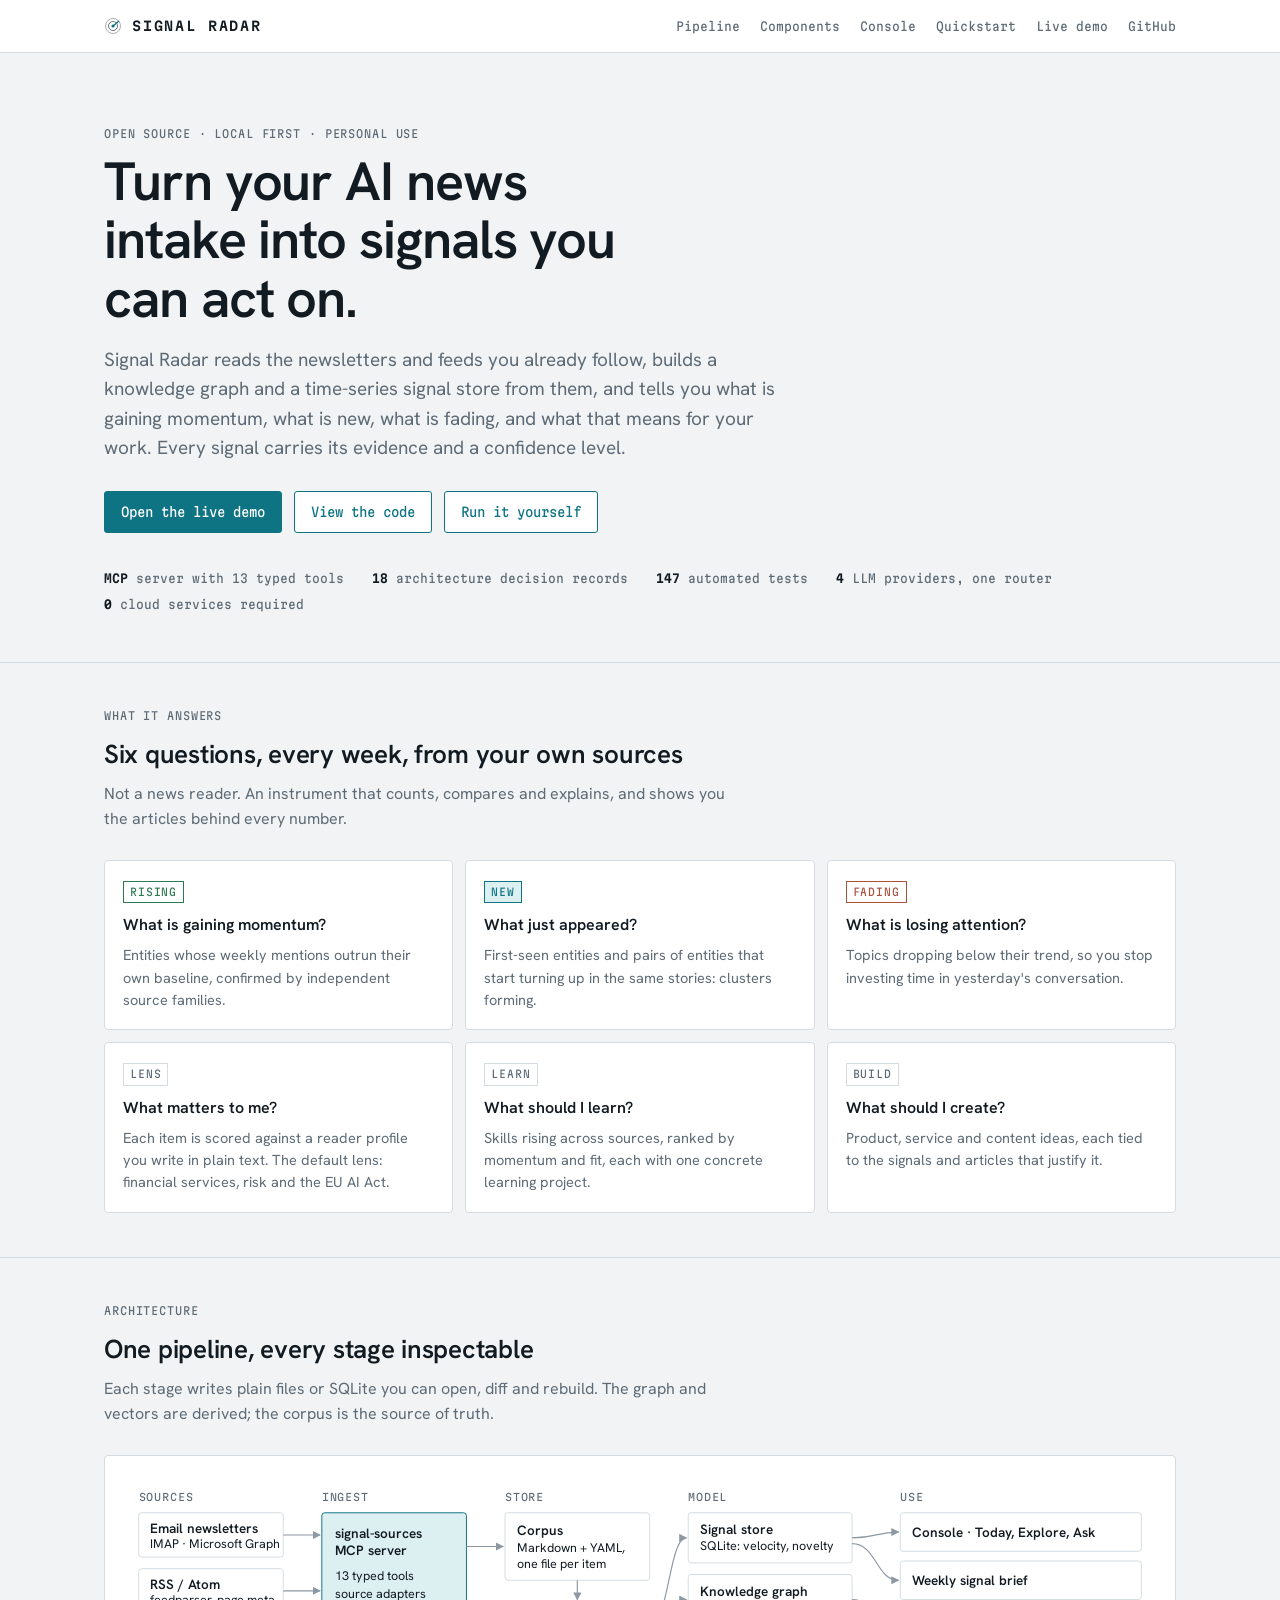
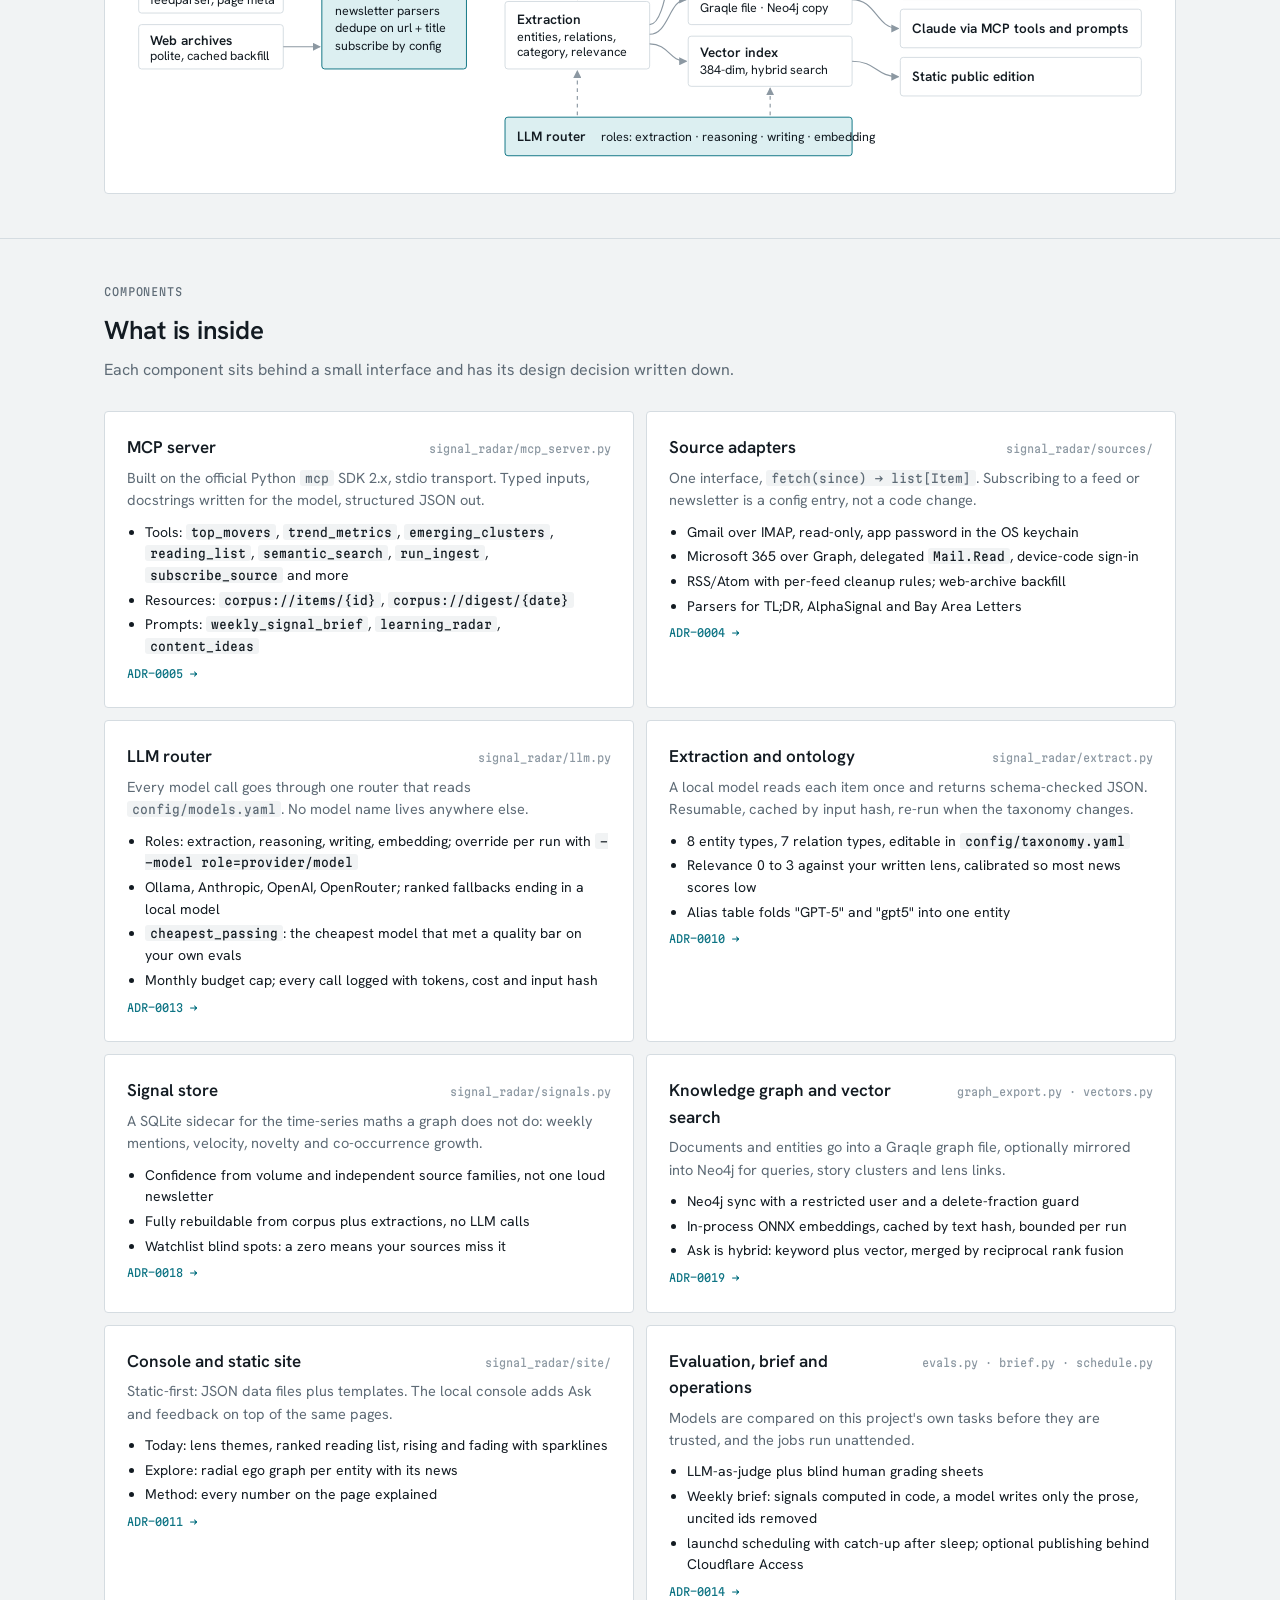
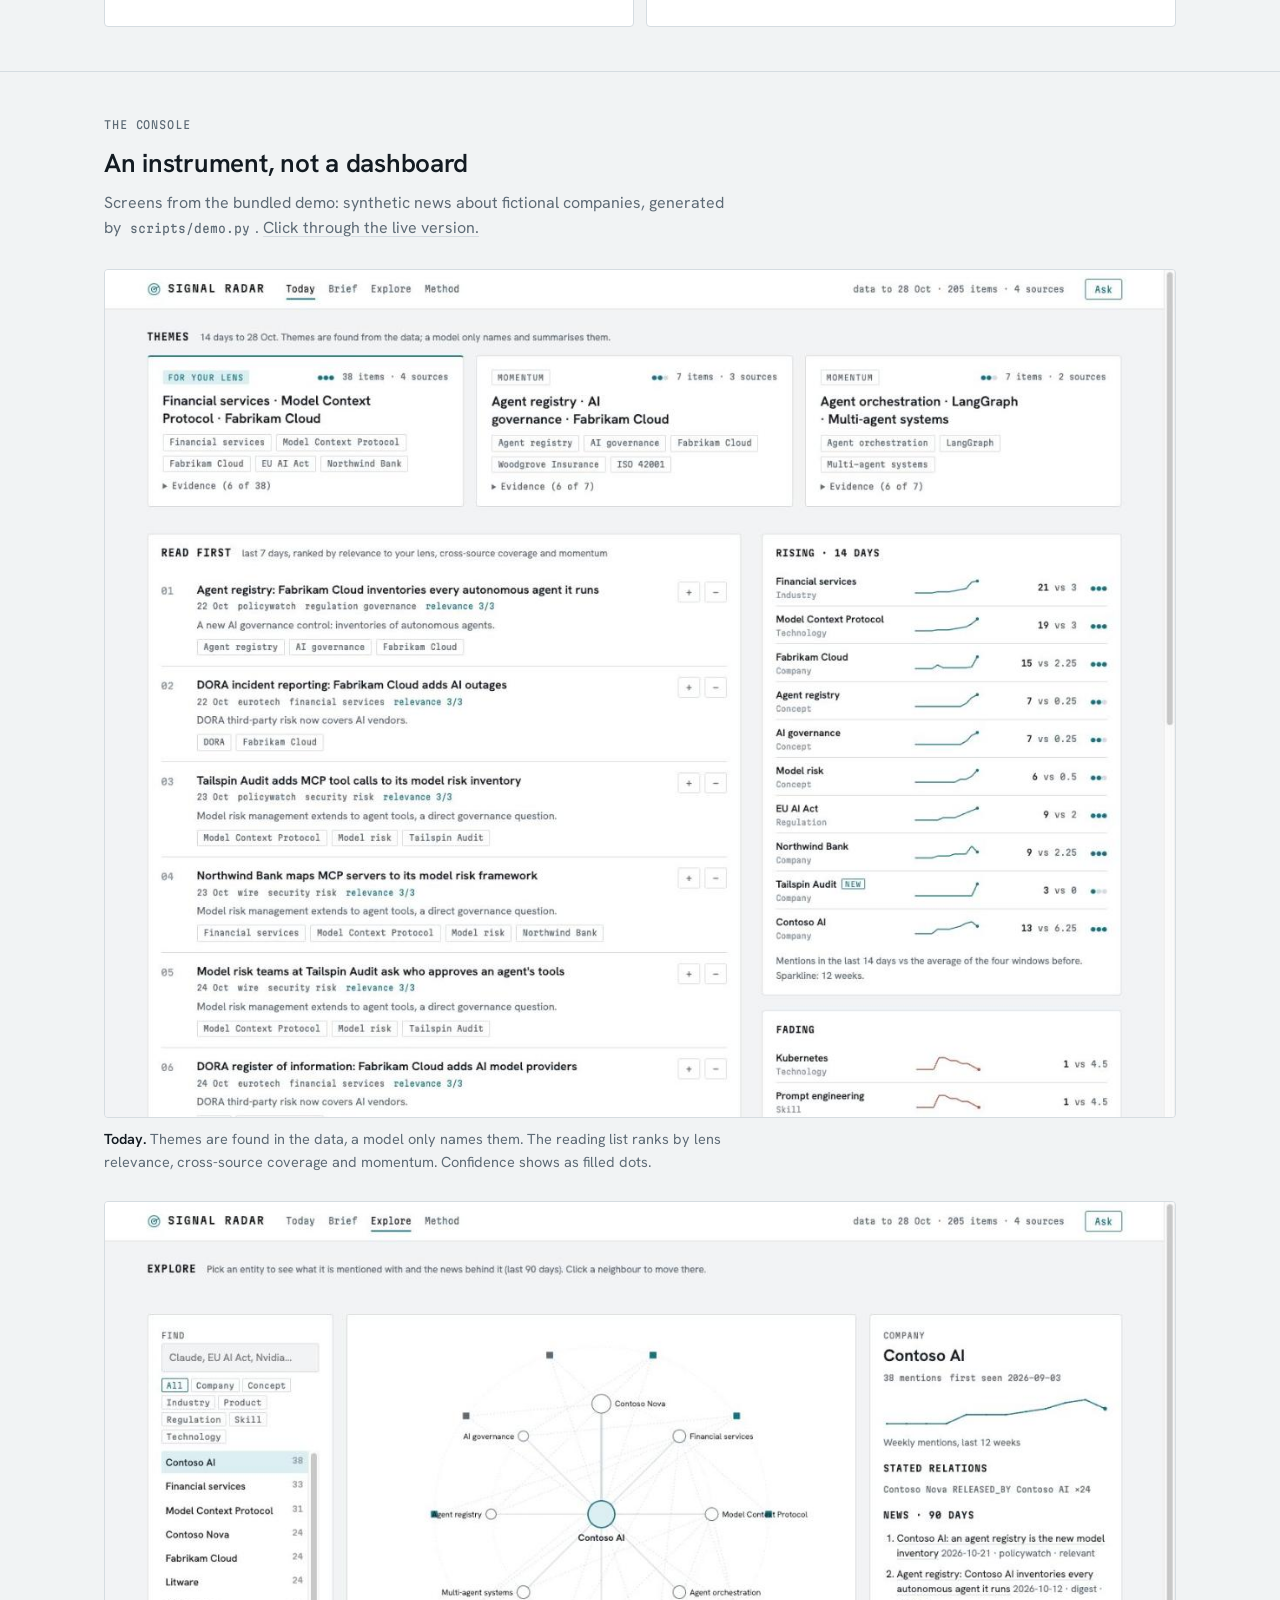
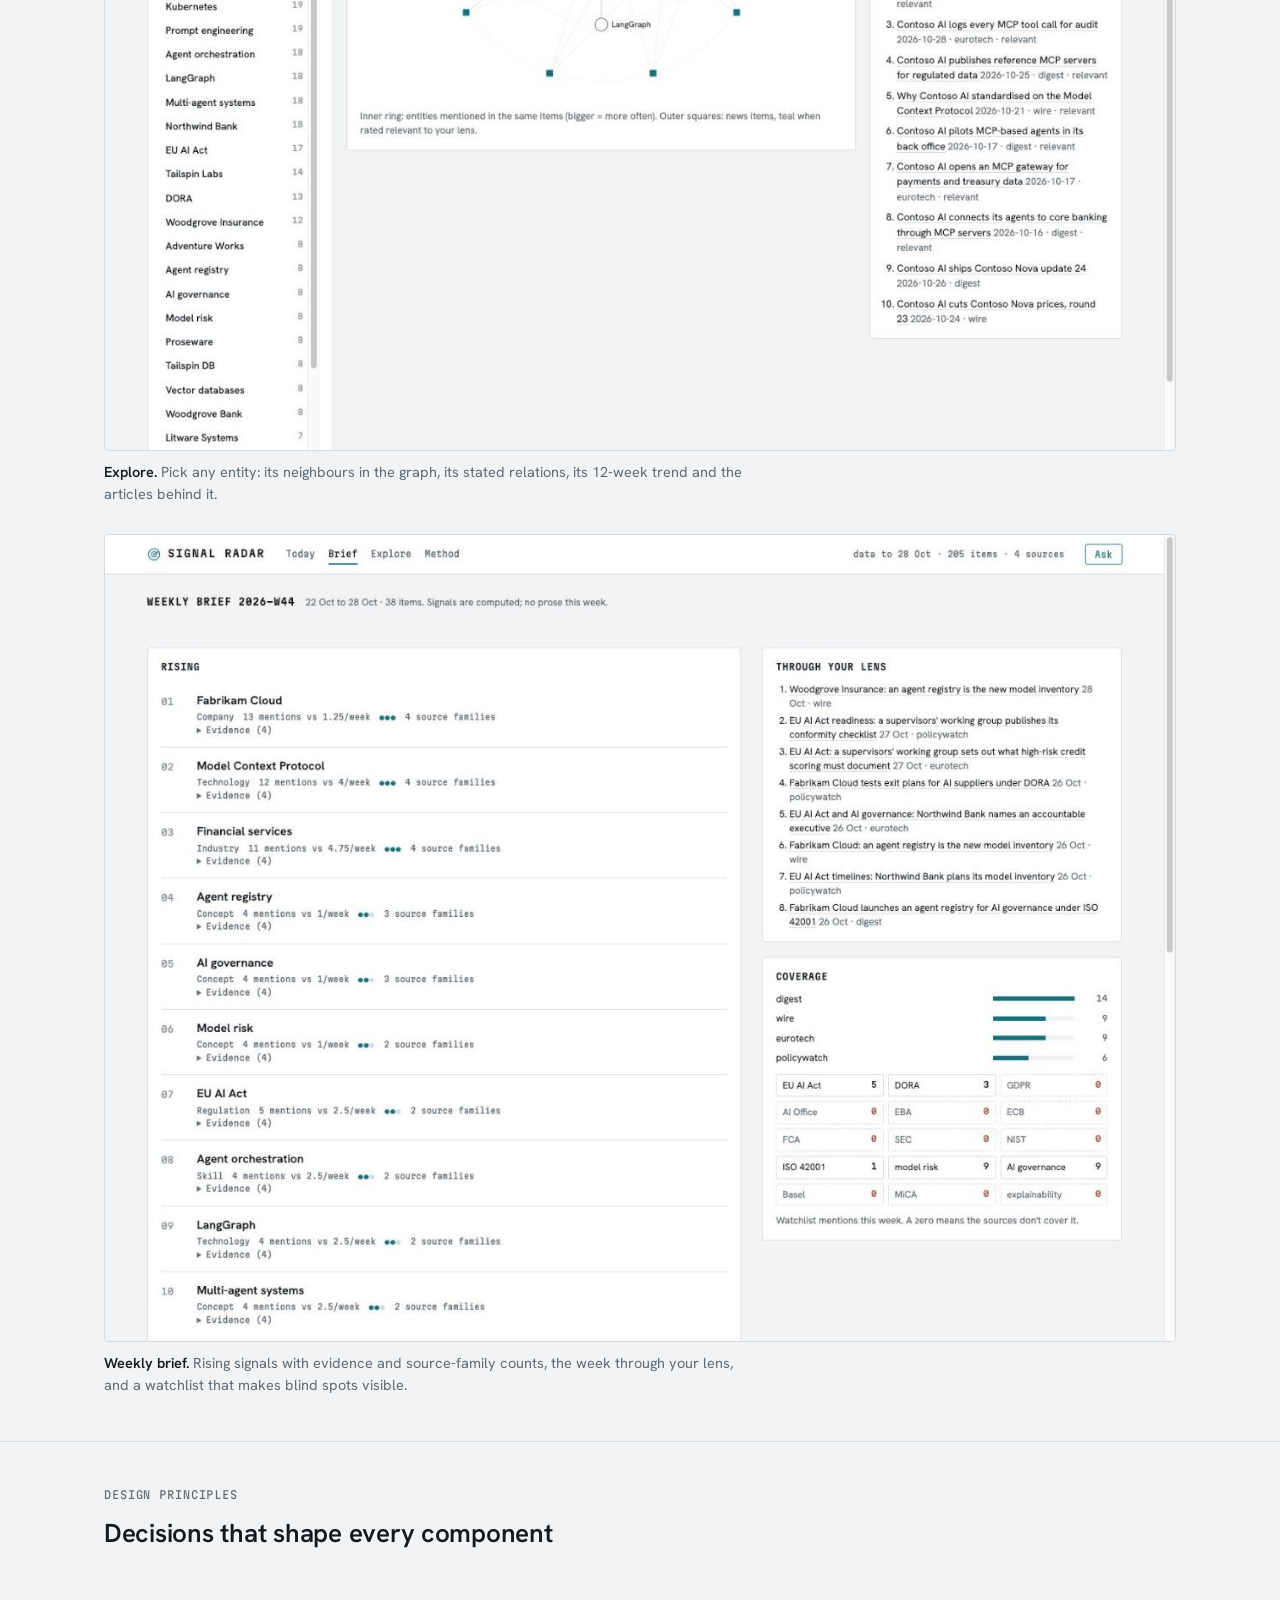
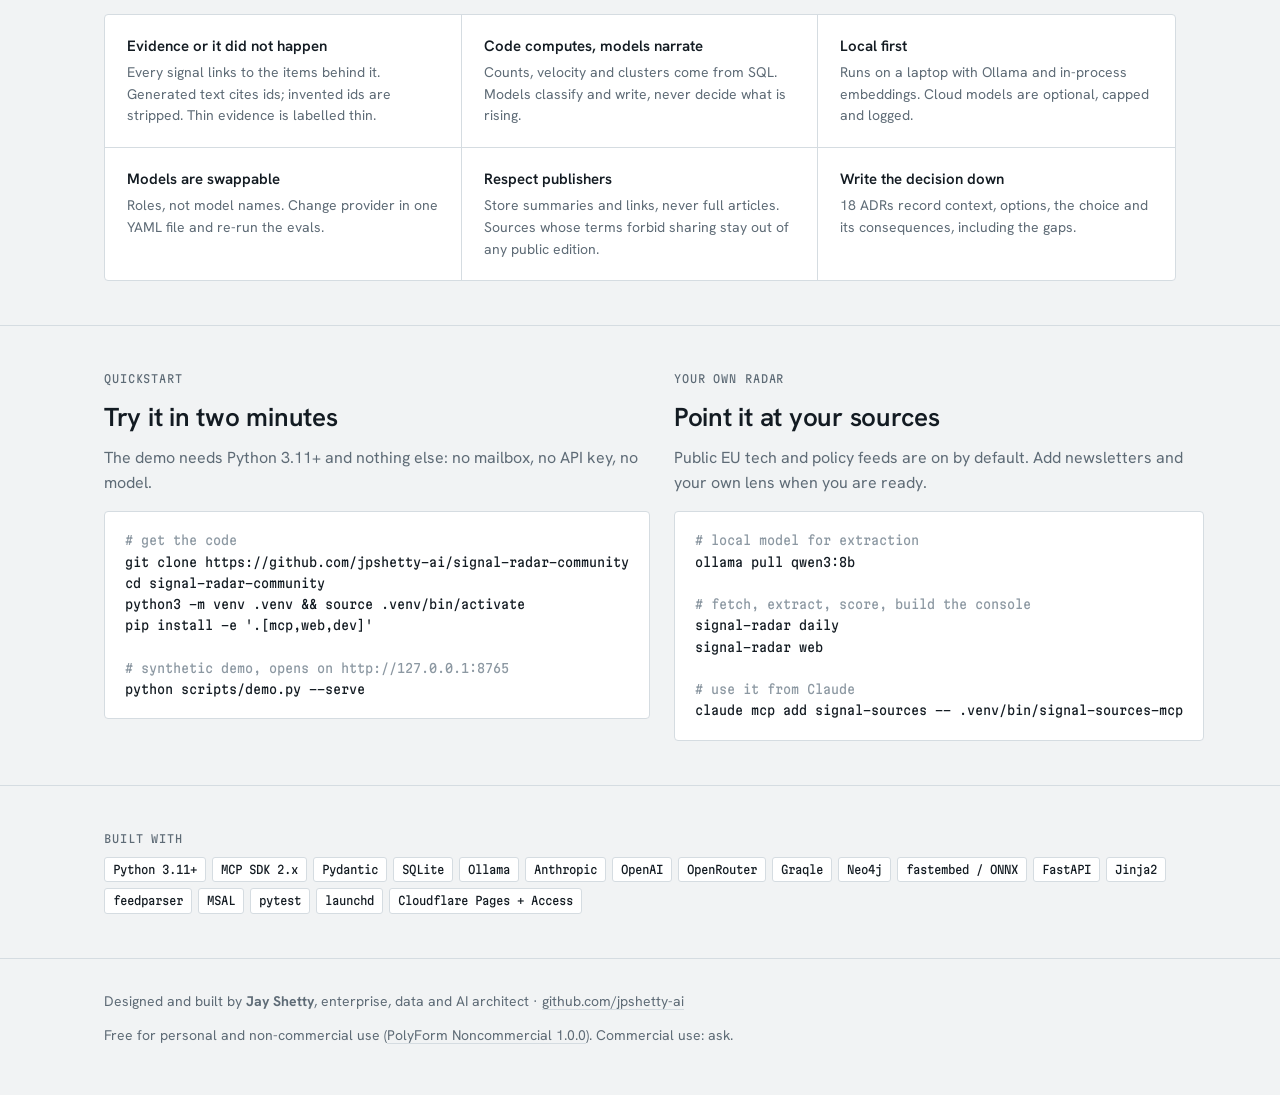
==== docs/index.html @ 6093e209 "Signal Radar community edition AI and tech news -> MCP server -> corpus -> extraction -> signal stor" ====
<!doctype html>
<html lang="en">
<head>
<meta charset="utf-8">
<meta name="viewport" content="width=device-width, initial-scale=1">
<title>Signal Radar</title>
<meta name="description" content="Signal Radar turns AI and tech news into market signals with evidence: an MCP server, a knowledge graph, a time-series signal store and swappable LLMs, local first.">
<link rel="preconnect" href="https://fonts.googleapis.com">
<link rel="preconnect" href="https://fonts.gstatic.com" crossorigin>
<link rel="stylesheet" href="https://fonts.googleapis.com/css2?family=Hanken+Grotesk:wght@400;500;600;700&family=Martian+Mono:wdth,wght@75..112.5,400..600&display=swap">
<style>
:root {
  --bg: #f1f3f4; --panel: #ffffff; --ink: #131b22; --muted: #5e6b76; --faint: #8c98a2; --rule: #d5dce1;
  --accent: #0e7484; --accent-soft: #dceff1; --up: #2e7a52; --down: #a9533d;
  --mono: "Martian Mono", ui-monospace, "SF Mono", Menlo, monospace;
  --sans: "Hanken Grotesk", system-ui, -apple-system, "Segoe UI", sans-serif;
  color-scheme: light;
}
@media (prefers-color-scheme: dark) {
  :root:not([data-theme="light"]) {
    --bg: #0c1115; --panel: #121a20; --ink: #dde5ea; --muted: #8b99a4; --faint: #5f6d78; --rule: #222e36;
    --accent: #55bfcc; --accent-soft: #11313a; --up: #6fc996; --down: #e08c75; color-scheme: dark;
  }
}
:root[data-theme="dark"] {
  --bg: #0c1115; --panel: #121a20; --ink: #dde5ea; --muted: #8b99a4; --faint: #5f6d78; --rule: #222e36;
  --accent: #55bfcc; --accent-soft: #11313a; --up: #6fc996; --down: #e08c75; color-scheme: dark;
}
* { box-sizing: border-box; }
html, body { margin: 0; }
body { background: var(--bg); color: var(--ink); font-family: var(--sans); font-size: 16px; line-height: 1.55; }
a { color: inherit; text-decoration-color: var(--rule); text-underline-offset: 3px; }
a:hover { color: var(--accent); text-decoration-color: var(--accent); }
:focus-visible { outline: 2px solid var(--accent); outline-offset: 2px; }
.mono, .eyebrow, code, pre { font-family: var(--mono); font-variation-settings: "wdth" 87.5; }
.eyebrow { font-size: 11px; letter-spacing: .08em; text-transform: uppercase; color: var(--muted); margin: 0 0 10px; }
.wrap { max-width: 1120px; margin: 0 auto; padding-inline: 24px; }
@media (max-width: 600px) { .wrap { padding-inline: 16px; } }

.bar { background: var(--panel); border-bottom: 1px solid var(--rule); position: sticky; top: 0; z-index: 5; }
.bar .wrap { display: flex; align-items: center; gap: 24px; height: 52px; }
.brand { display: flex; align-items: center; gap: 10px; font-family: var(--mono); font-weight: 600; letter-spacing: .14em; font-size: 13px; text-decoration: none; }
.bar nav { display: flex; gap: 20px; margin-left: auto; font-family: var(--mono); font-size: 12px; font-variation-settings: "wdth" 87.5; }
.bar nav a { text-decoration: none; color: var(--muted); }
.bar nav a:hover { color: var(--accent); }
@media (max-width: 720px) { .bar nav .opt { display: none; } }

.hero { padding-block: 72px 48px; }
.hero h1 { font-size: clamp(34px, 5vw, 54px); line-height: 1.08; letter-spacing: -.02em; margin: 0 0 18px; font-weight: 600; max-width: 18ch; }
.hero p.lead { font-size: 19px; color: var(--muted); max-width: 62ch; margin: 0 0 28px; }
.cta { display: flex; gap: 12px; flex-wrap: wrap; }
.btn { font-family: var(--mono); font-size: 13px; font-variation-settings: "wdth" 87.5; padding: 10px 16px; border: 1px solid var(--accent); border-radius: 3px; text-decoration: none; color: var(--accent); background: var(--panel); }
.btn.primary { background: var(--accent); color: var(--panel); }
.btn:hover { color: var(--panel); background: var(--accent); }
.facts { display: flex; flex-wrap: wrap; gap: 8px 28px; margin-top: 36px; font-family: var(--mono); font-size: 12px; color: var(--muted); font-variation-settings: "wdth" 87.5; }
.facts b { color: var(--ink); font-weight: 600; }

section { padding: 44px 0; border-top: 1px solid var(--rule); scroll-margin-top: 52px; }
h2 { font-size: 26px; letter-spacing: -.01em; margin: 0 0 8px; font-weight: 600; }
.sub { color: var(--muted); max-width: 70ch; margin: 0 0 28px; }

.panel { background: var(--panel); border: 1px solid var(--rule); border-radius: 4px; }

/* questions */
.qs { display: grid; grid-template-columns: repeat(3, 1fr); gap: 12px; }
.q { padding: 18px; }
.q h3 { font-size: 16px; margin: 0 0 6px; font-weight: 600; }
.q p { margin: 0; color: var(--muted); font-size: 14.5px; }
.tag { display: inline-block; font-family: var(--mono); font-size: 10.5px; letter-spacing: .08em; text-transform: uppercase; padding: 2px 6px; border: 1px solid var(--rule); color: var(--muted); margin-bottom: 10px; font-variation-settings: "wdth" 87.5; }
.tag.up { color: var(--up); border-color: currentColor; } .tag.down { color: var(--down); border-color: currentColor; } .tag.acc { color: var(--accent); border-color: currentColor; background: var(--accent-soft); }
@media (max-width: 860px) { .qs { grid-template-columns: 1fr 1fr; } }
@media (max-width: 560px) { .qs { grid-template-columns: 1fr; } }

/* pipeline */
.flow { padding: 24px; overflow-x: auto; }
.flow svg { display: block; width: 100%; min-width: 760px; height: auto; }
.flow .box { fill: var(--panel); stroke: var(--rule); }
.flow .box.key { stroke: var(--accent); fill: var(--accent-soft); }
.flow text { fill: var(--ink); font-family: var(--sans); font-size: 13px; }
.flow text.t { font-family: var(--mono); font-size: 10.5px; letter-spacing: .08em; fill: var(--muted); }
.flow text.n { font-weight: 600; font-size: 14px; }
.flow .ln { stroke: var(--faint); stroke-width: 1.2; fill: none; marker-end: url(#arr); }
.flow .ln.dash { stroke-dasharray: 4 4; }
.flow #arr path { fill: var(--faint); }

/* components */
.comps { display: grid; grid-template-columns: repeat(2, 1fr); gap: 12px; }
.comp { padding: 22px; }
.comp .head { display: flex; justify-content: space-between; align-items: baseline; gap: 12px; margin-bottom: 6px; }
.comp h3 { margin: 0; font-size: 17px; font-weight: 600; }
.comp .path { font-family: var(--mono); font-size: 11px; color: var(--faint); font-variation-settings: "wdth" 87.5; white-space: nowrap; }
.comp p { margin: 0 0 10px; color: var(--muted); font-size: 14.5px; }
.comp ul { margin: 0; padding-left: 18px; font-size: 14px; }
.comp li { margin: 3px 0; }
.comp code, p code, li code { font-size: 12px; background: var(--bg); padding: 1px 5px; border-radius: 3px; }
.adr { font-family: var(--mono); font-size: 11px; color: var(--accent); text-decoration: none; font-variation-settings: "wdth" 87.5; }
@media (max-width: 760px) { .comps { grid-template-columns: 1fr; } .comp .head { flex-direction: column; gap: 2px; } .comp .path { white-space: normal; } }

/* screenshots */
.shots { display: grid; gap: 28px; }
figure { margin: 0; }
figure img { width: 100%; height: auto; display: block; border: 1px solid var(--rule); border-radius: 4px; }
figcaption { margin-top: 10px; color: var(--muted); font-size: 14.5px; max-width: 80ch; }
figcaption b { color: var(--ink); font-weight: 600; }

/* principles */
.princ { display: grid; grid-template-columns: repeat(3, 1fr); gap: 0; }
.princ div { padding: 20px 22px; border-right: 1px solid var(--rule); border-bottom: 1px solid var(--rule); }
.princ div:nth-child(3n) { border-right: 0; }
.princ div:nth-last-child(-n+3) { border-bottom: 0; }
.princ h3 { font-size: 15px; margin: 0 0 4px; font-weight: 600; }
.princ p { margin: 0; color: var(--muted); font-size: 14px; }
@media (max-width: 760px) { .princ { grid-template-columns: 1fr; } .princ div { border-right: 0; border-bottom: 1px solid var(--rule) !important; } .princ div:last-child { border-bottom: 0 !important; } }

pre { background: var(--panel); border: 1px solid var(--rule); border-radius: 4px; padding: 18px 20px; overflow-x: auto; font-size: 12.5px; line-height: 1.7; margin: 0; }
pre .c { color: var(--faint); }
.two { display: grid; grid-template-columns: 1fr 1fr; gap: 24px; align-items: start; }
@media (max-width: 860px) { .two { grid-template-columns: 1fr; } }
.stack { display: flex; flex-wrap: wrap; gap: 6px; }
.stack span { font-family: var(--mono); font-size: 11.5px; border: 1px solid var(--rule); background: var(--panel); padding: 3px 8px; border-radius: 3px; font-variation-settings: "wdth" 87.5; }

footer { border-top: 1px solid var(--rule); padding: 32px 0 48px; color: var(--muted); font-size: 14px; }
footer .wrap { display: flex; flex-wrap: wrap; gap: 12px 32px; justify-content: space-between; }
</style>
</head>
<body>

<header class="bar">
  <div class="wrap">
    <a class="brand" href="#"><svg width="18" height="18" viewBox="0 0 18 18" aria-hidden="true"><circle cx="9" cy="9" r="7.5" fill="none" stroke="currentColor" stroke-opacity=".35"/><circle cx="9" cy="9" r="4.5" fill="none" stroke="currentColor" stroke-opacity=".6"/><circle cx="9" cy="9" r="1.6" fill="var(--accent)"/><path d="M9 9 L15 4" stroke="var(--accent)" stroke-width="1.4"/></svg>SIGNAL RADAR</a>
    <nav>
      <a class="opt" href="#pipeline">Pipeline</a>
      <a class="opt" href="#components">Components</a>
      <a class="opt" href="#console">Console</a>
      <a href="#quickstart">Quickstart</a>
      <a href="demo/">Live demo</a>
      <a href="https://github.com/jpshetty-ai/signal-radar-community">GitHub</a>
    </nav>
  </div>
</header>

<main>
<div class="wrap hero">
  <p class="eyebrow">Open source · local first · personal use</p>
  <h1>Turn your AI news intake into signals you can act on.</h1>
  <p class="lead">Signal Radar reads the newsletters and feeds you already follow, builds a knowledge graph and a
    time-series signal store from them, and tells you what is gaining momentum, what is new, what is fading, and
    what that means for your work. Every signal carries its evidence and a confidence level.</p>
  <div class="cta">
    <a class="btn primary" href="demo/">Open the live demo</a>
    <a class="btn" href="https://github.com/jpshetty-ai/signal-radar-community">View the code</a>
    <a class="btn" href="#quickstart">Run it yourself</a>
  </div>
  <div class="facts">
    <span><b>MCP</b> server with 13 typed tools</span>
    <span><b>18</b> architecture decision records</span>
    <span><b>147</b> automated tests</span>
    <span><b>4</b> LLM providers, one router</span>
    <span><b>0</b> cloud services required</span>
  </div>
</div>

<section>
  <div class="wrap">
    <p class="eyebrow">What it answers</p>
    <h2>Six questions, every week, from your own sources</h2>
    <p class="sub">Not a news reader. An instrument that counts, compares and explains, and shows you the articles behind every number.</p>
    <div class="qs">
      <div class="panel q"><span class="tag up">Rising</span><h3>What is gaining momentum?</h3><p>Entities whose weekly mentions outrun their own baseline, confirmed by independent source families.</p></div>
      <div class="panel q"><span class="tag acc">New</span><h3>What just appeared?</h3><p>First-seen entities and pairs of entities that start turning up in the same stories: clusters forming.</p></div>
      <div class="panel q"><span class="tag down">Fading</span><h3>What is losing attention?</h3><p>Topics dropping below their trend, so you stop investing time in yesterday's conversation.</p></div>
      <div class="panel q"><span class="tag">Lens</span><h3>What matters to me?</h3><p>Each item is scored against a reader profile you write in plain text. The default lens: financial services, risk and the EU AI Act.</p></div>
      <div class="panel q"><span class="tag">Learn</span><h3>What should I learn?</h3><p>Skills rising across sources, ranked by momentum and fit, each with one concrete learning project.</p></div>
      <div class="panel q"><span class="tag">Build</span><h3>What should I create?</h3><p>Product, service and content ideas, each tied to the signals and articles that justify it.</p></div>
    </div>
  </div>
</section>

<section id="pipeline">
  <div class="wrap">
    <p class="eyebrow">Architecture</p>
    <h2>One pipeline, every stage inspectable</h2>
    <p class="sub">Each stage writes plain files or SQLite you can open, diff and rebuild. The graph and vectors are derived; the corpus is the source of truth.</p>
    <div class="panel flow">
      <svg viewBox="0 0 1060 300" role="img" aria-label="Pipeline: sources, MCP server, corpus, extraction, signal store and knowledge graph, outputs">
        <defs><marker id="arr" viewBox="0 0 8 8" refX="7" refY="4" markerWidth="7" markerHeight="7" orient="auto"><path d="M0 0 L8 4 L0 8 z"/></marker></defs>
        <!-- sources -->
        <text class="t" x="10" y="22">SOURCES</text>
        <rect class="box" x="10" y="34" width="150" height="46" rx="3"/><text class="n" x="22" y="55">Email newsletters</text><text x="22" y="71" fill="var(--muted)" font-size="11.5">IMAP · Microsoft Graph</text>
        <rect class="box" x="10" y="92" width="150" height="46" rx="3"/><text class="n" x="22" y="113">RSS / Atom</text><text x="22" y="129" font-size="11.5">feedparser, page meta</text>
        <rect class="box" x="10" y="150" width="150" height="46" rx="3"/><text class="n" x="22" y="171">Web archives</text><text x="22" y="187" font-size="11.5">polite, cached backfill</text>
        <!-- mcp -->
        <text class="t" x="200" y="22">INGEST</text>
        <rect class="box key" x="200" y="34" width="150" height="162" rx="3"/>
        <text class="n" x="214" y="60">signal-sources</text><text class="n" x="214" y="78">MCP server</text>
        <text x="214" y="104" font-size="11.5">13 typed tools</text><text x="214" y="122" font-size="11.5">source adapters</text><text x="214" y="140" font-size="11.5">newsletter parsers</text><text x="214" y="158" font-size="11.5">dedupe on url + title</text><text x="214" y="176" font-size="11.5">subscribe by config</text>
        <!-- corpus -->
        <text class="t" x="390" y="22">STORE</text>
        <rect class="box" x="390" y="34" width="150" height="70" rx="3"/><text class="n" x="402" y="57">Corpus</text><text x="402" y="75" font-size="11.5">Markdown + YAML,</text><text x="402" y="91" font-size="11.5">one file per item</text>
        <rect class="box" x="390" y="126" width="150" height="70" rx="3"/><text class="n" x="402" y="149">Extraction</text><text x="402" y="167" font-size="11.5">entities, relations,</text><text x="402" y="183" font-size="11.5">category, relevance</text>
        <!-- analysis -->
        <text class="t" x="580" y="22">MODEL</text>
        <rect class="box" x="580" y="34" width="170" height="52" rx="3"/><text class="n" x="592" y="56">Signal store</text><text x="592" y="73" font-size="11.5">SQLite: velocity, novelty</text>
        <rect class="box" x="580" y="98" width="170" height="52" rx="3"/><text class="n" x="592" y="120">Knowledge graph</text><text x="592" y="137" font-size="11.5">Graqle file · Neo4j copy</text>
        <rect class="box" x="580" y="162" width="170" height="52" rx="3"/><text class="n" x="592" y="184">Vector index</text><text x="592" y="201" font-size="11.5">384-dim, hybrid search</text>
        <!-- outputs -->
        <text class="t" x="800" y="22">USE</text>
        <rect class="box" x="800" y="34" width="250" height="40" rx="3"/><text class="n" x="812" y="59">Console · Today, Explore, Ask</text>
        <rect class="box" x="800" y="84" width="250" height="40" rx="3"/><text class="n" x="812" y="109">Weekly signal brief</text>
        <rect class="box" x="800" y="134" width="250" height="40" rx="3"/><text class="n" x="812" y="159">Claude via MCP tools and prompts</text>
        <rect class="box" x="800" y="184" width="250" height="40" rx="3"/><text class="n" x="812" y="209">Static public edition</text>
        <!-- router -->
        <rect class="box key" x="390" y="246" width="360" height="40" rx="3"/><text class="n" x="402" y="271">LLM router</text><text x="490" y="271" font-size="11.5">roles: extraction · reasoning · writing · embedding</text>
        <!-- lines -->
        <path class="ln" d="M160 57 H198"/><path class="ln" d="M160 115 H198"/><path class="ln" d="M160 173 H198"/>
        <path class="ln" d="M350 69 H388"/>
        <path class="ln" d="M465 104 V124"/>
        <path class="ln" d="M540 150 C560 150 560 60 578 60"/><path class="ln" d="M540 160 C560 160 560 124 578 124"/><path class="ln" d="M540 170 C560 170 560 188 578 188"/>
        <path class="ln" d="M750 60 C775 60 775 54 798 54"/><path class="ln" d="M750 66 C775 66 775 104 798 104"/><path class="ln" d="M750 124 C775 124 775 154 798 154"/><path class="ln" d="M750 188 C775 188 775 204 798 204"/>
        <path class="ln dash" d="M465 244 V198"/><path class="ln dash" d="M665 244 V216"/>
      </svg>
    </div>
  </div>
</section>

<section id="components">
  <div class="wrap">
    <p class="eyebrow">Components</p>
    <h2>What is inside</h2>
    <p class="sub">Each component sits behind a small interface and has its design decision written down.</p>
    <div class="comps">
      <div class="panel comp">
        <div class="head"><h3>MCP server</h3><span class="path">signal_radar/mcp_server.py</span></div>
        <p>Built on the official Python <code>mcp</code> SDK 2.x, stdio transport. Typed inputs, docstrings written for the model, structured JSON out.</p>
        <ul><li>Tools: <code>top_movers</code>, <code>trend_metrics</code>, <code>emerging_clusters</code>, <code>reading_list</code>, <code>semantic_search</code>, <code>run_ingest</code>, <code>subscribe_source</code> and more</li>
          <li>Resources: <code>corpus://items/{id}</code>, <code>corpus://digest/{date}</code></li>
          <li>Prompts: <code>weekly_signal_brief</code>, <code>learning_radar</code>, <code>content_ideas</code></li></ul>
        <a class="adr" href="https://github.com/jpshetty-ai/signal-radar-community/blob/main/docs/adr/0005-mcp-sdk-v2.md">ADR-0005 →</a>
      </div>
      <div class="panel comp">
        <div class="head"><h3>Source adapters</h3><span class="path">signal_radar/sources/</span></div>
        <p>One interface, <code>fetch(since) → list[Item]</code>. Subscribing to a feed or newsletter is a config entry, not a code change.</p>
        <ul><li>Gmail over IMAP, read-only, app password in the OS keychain</li>
          <li>Microsoft 365 over Graph, delegated <code>Mail.Read</code>, device-code sign-in</li>
          <li>RSS/Atom with per-feed cleanup rules; web-archive backfill</li>
          <li>Parsers for TL;DR, AlphaSignal and Bay Area Letters</li></ul>
        <a class="adr" href="https://github.com/jpshetty-ai/signal-radar-community/blob/main/docs/adr/0004-source-subscriptions.md">ADR-0004 →</a>
      </div>
      <div class="panel comp">
        <div class="head"><h3>LLM router</h3><span class="path">signal_radar/llm.py</span></div>
        <p>Every model call goes through one router that reads <code>config/models.yaml</code>. No model name lives anywhere else.</p>
        <ul><li>Roles: extraction, reasoning, writing, embedding; override per run with <code>--model role=provider/model</code></li>
          <li>Ollama, Anthropic, OpenAI, OpenRouter; ranked fallbacks ending in a local model</li>
          <li><code>cheapest_passing</code>: the cheapest model that met a quality bar on your own evals</li>
          <li>Monthly budget cap; every call logged with tokens, cost and input hash</li></ul>
        <a class="adr" href="https://github.com/jpshetty-ai/signal-radar-community/blob/main/docs/adr/0013-model-selection.md">ADR-0013 →</a>
      </div>
      <div class="panel comp">
        <div class="head"><h3>Extraction and ontology</h3><span class="path">signal_radar/extract.py</span></div>
        <p>A local model reads each item once and returns schema-checked JSON. Resumable, cached by input hash, re-run when the taxonomy changes.</p>
        <ul><li>8 entity types, 7 relation types, editable in <code>config/taxonomy.yaml</code></li>
          <li>Relevance 0 to 3 against your written lens, calibrated so most news scores low</li>
          <li>Alias table folds "GPT-5" and "gpt5" into one entity</li></ul>
        <a class="adr" href="https://github.com/jpshetty-ai/signal-radar-community/blob/main/docs/adr/0010-extraction-signal-store.md">ADR-0010 →</a>
      </div>
      <div class="panel comp">
        <div class="head"><h3>Signal store</h3><span class="path">signal_radar/signals.py</span></div>
        <p>A SQLite sidecar for the time-series maths a graph does not do: weekly mentions, velocity, novelty and co-occurrence growth.</p>
        <ul><li>Confidence from volume and independent source families, not one loud newsletter</li>
          <li>Fully rebuildable from corpus plus extractions, no LLM calls</li>
          <li>Watchlist blind spots: a zero means your sources miss it</li></ul>
        <a class="adr" href="https://github.com/jpshetty-ai/signal-radar-community/blob/main/docs/adr/0018-graph-signals.md">ADR-0018 →</a>
      </div>
      <div class="panel comp">
        <div class="head"><h3>Knowledge graph and vector search</h3><span class="path">graph_export.py · vectors.py</span></div>
        <p>Documents and entities go into a Graqle graph file, optionally mirrored into Neo4j for queries, story clusters and lens links.</p>
        <ul><li>Neo4j sync with a restricted user and a delete-fraction guard</li>
          <li>In-process ONNX embeddings, cached by text hash, bounded per run</li>
          <li>Ask is hybrid: keyword plus vector, merged by reciprocal rank fusion</li></ul>
        <a class="adr" href="https://github.com/jpshetty-ai/signal-radar-community/blob/main/docs/adr/0019-vector-search.md">ADR-0019 →</a>
      </div>
      <div class="panel comp">
        <div class="head"><h3>Console and static site</h3><span class="path">signal_radar/site/</span></div>
        <p>Static-first: JSON data files plus templates. The local console adds Ask and feedback on top of the same pages.</p>
        <ul><li>Today: lens themes, ranked reading list, rising and fading with sparklines</li>
          <li>Explore: radial ego graph per entity with its news</li>
          <li>Method: every number on the page explained</li></ul>
        <a class="adr" href="https://github.com/jpshetty-ai/signal-radar-community/blob/main/docs/adr/0011-static-first-site.md">ADR-0011 →</a>
      </div>
      <div class="panel comp">
        <div class="head"><h3>Evaluation, brief and operations</h3><span class="path">evals.py · brief.py · schedule.py</span></div>
        <p>Models are compared on this project's own tasks before they are trusted, and the jobs run unattended.</p>
        <ul><li>LLM-as-judge plus blind human grading sheets</li>
          <li>Weekly brief: signals computed in code, a model writes only the prose, uncited ids removed</li>
          <li>launchd scheduling with catch-up after sleep; optional publishing behind Cloudflare Access</li></ul>
        <a class="adr" href="https://github.com/jpshetty-ai/signal-radar-community/blob/main/docs/adr/0014-hosting-public-edition.md">ADR-0014 →</a>
      </div>
    </div>
  </div>
</section>

<section id="console">
  <div class="wrap">
    <p class="eyebrow">The console</p>
    <h2>An instrument, not a dashboard</h2>
    <p class="sub">Screens from the bundled demo: synthetic news about fictional companies, generated by <code>scripts/demo.py</code>. <a href="demo/">Click through the live version.</a></p>
    <div class="shots">
      <figure><img src="assets/today.jpg" alt="Today page: themes for your lens, a ranked reading list, rising entities with sparklines" loading="lazy">
        <figcaption><b>Today.</b> Themes are found in the data, a model only names them. The reading list ranks by lens relevance, cross-source coverage and momentum. Confidence shows as filled dots.</figcaption></figure>
      <figure><img src="assets/explore.jpg" alt="Explore page: a radial graph of entities mentioned with Contoso AI and the news behind them" loading="lazy">
        <figcaption><b>Explore.</b> Pick any entity: its neighbours in the graph, its stated relations, its 12-week trend and the articles behind it.</figcaption></figure>
      <figure><img src="assets/brief.jpg" alt="Weekly brief page: rising signals with evidence, items through your lens, source coverage and watchlist" loading="lazy">
        <figcaption><b>Weekly brief.</b> Rising signals with evidence and source-family counts, the week through your lens, and a watchlist that makes blind spots visible.</figcaption></figure>
    </div>
  </div>
</section>

<section>
  <div class="wrap">
    <p class="eyebrow">Design principles</p>
    <h2>Decisions that shape every component</h2>
    <p class="sub">&nbsp;</p>
    <div class="panel princ">
      <div><h3>Evidence or it did not happen</h3><p>Every signal links to the items behind it. Generated text cites ids; invented ids are stripped. Thin evidence is labelled thin.</p></div>
      <div><h3>Code computes, models narrate</h3><p>Counts, velocity and clusters come from SQL. Models classify and write, never decide what is rising.</p></div>
      <div><h3>Local first</h3><p>Runs on a laptop with Ollama and in-process embeddings. Cloud models are optional, capped and logged.</p></div>
      <div><h3>Models are swappable</h3><p>Roles, not model names. Change provider in one YAML file and re-run the evals.</p></div>
      <div><h3>Respect publishers</h3><p>Store summaries and links, never full articles. Sources whose terms forbid sharing stay out of any public edition.</p></div>
      <div><h3>Write the decision down</h3><p>18 ADRs record context, options, the choice and its consequences, including the gaps.</p></div>
    </div>
  </div>
</section>

<section id="quickstart">
  <div class="wrap two">
    <div>
      <p class="eyebrow">Quickstart</p>
      <h2>Try it in two minutes</h2>
      <p class="sub" style="margin-bottom:16px">The demo needs Python 3.11+ and nothing else: no mailbox, no API key, no model.</p>
<pre><span class="c"># get the code</span>
git clone https://github.com/jpshetty-ai/signal-radar-community
cd signal-radar-community
python3 -m venv .venv && source .venv/bin/activate
pip install -e '.[mcp,web,dev]'

<span class="c"># synthetic demo, opens on http://127.0.0.1:8765</span>
python scripts/demo.py --serve</pre>
    </div>
    <div>
      <p class="eyebrow">Your own radar</p>
      <h2>Point it at your sources</h2>
      <p class="sub" style="margin-bottom:16px">Public EU tech and policy feeds are on by default. Add newsletters and your own lens when you are ready.</p>
<pre><span class="c"># local model for extraction</span>
ollama pull qwen3:8b

<span class="c"># fetch, extract, score, build the console</span>
signal-radar daily
signal-radar web

<span class="c"># use it from Claude</span>
claude mcp add signal-sources -- .venv/bin/signal-sources-mcp</pre>
    </div>
  </div>
</section>

<section>
  <div class="wrap">
    <p class="eyebrow">Built with</p>
    <div class="stack">
      <span>Python 3.11+</span><span>MCP SDK 2.x</span><span>Pydantic</span><span>SQLite</span><span>Ollama</span><span>Anthropic</span><span>OpenAI</span><span>OpenRouter</span><span>Graqle</span><span>Neo4j</span><span>fastembed / ONNX</span><span>FastAPI</span><span>Jinja2</span><span>feedparser</span><span>MSAL</span><span>pytest</span><span>launchd</span><span>Cloudflare Pages + Access</span>
    </div>
  </div>
</section>
</main>

<footer>
  <div class="wrap">
    <span>Designed and built by <b>Jay Shetty</b>, enterprise, data and AI architect · <a href="https://github.com/jpshetty-ai">github.com/jpshetty-ai</a></span>
    <span>Free for personal and non-commercial use (<a href="https://github.com/jpshetty-ai/signal-radar-community/blob/main/LICENSE">PolyForm Noncommercial 1.0.0</a>). Commercial use: ask.</span>
  </div>
</footer>
</body>
</html>
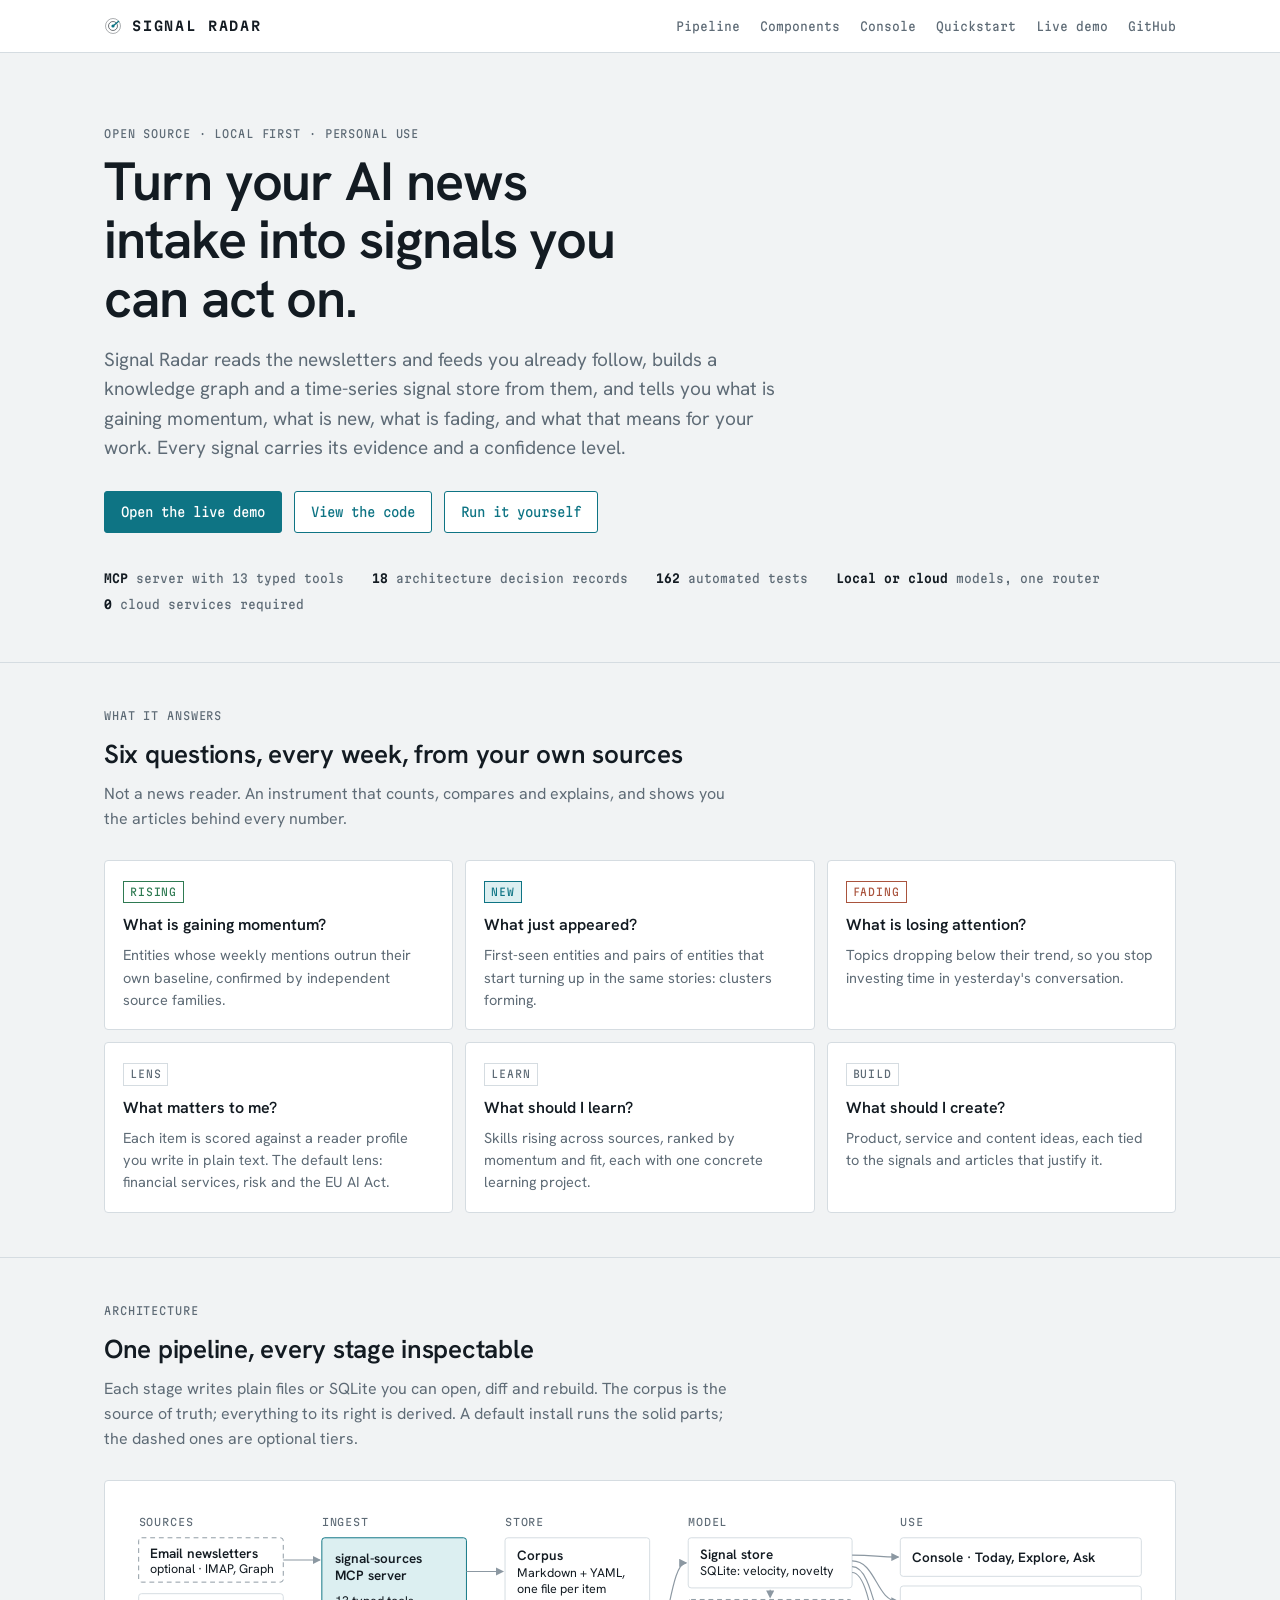
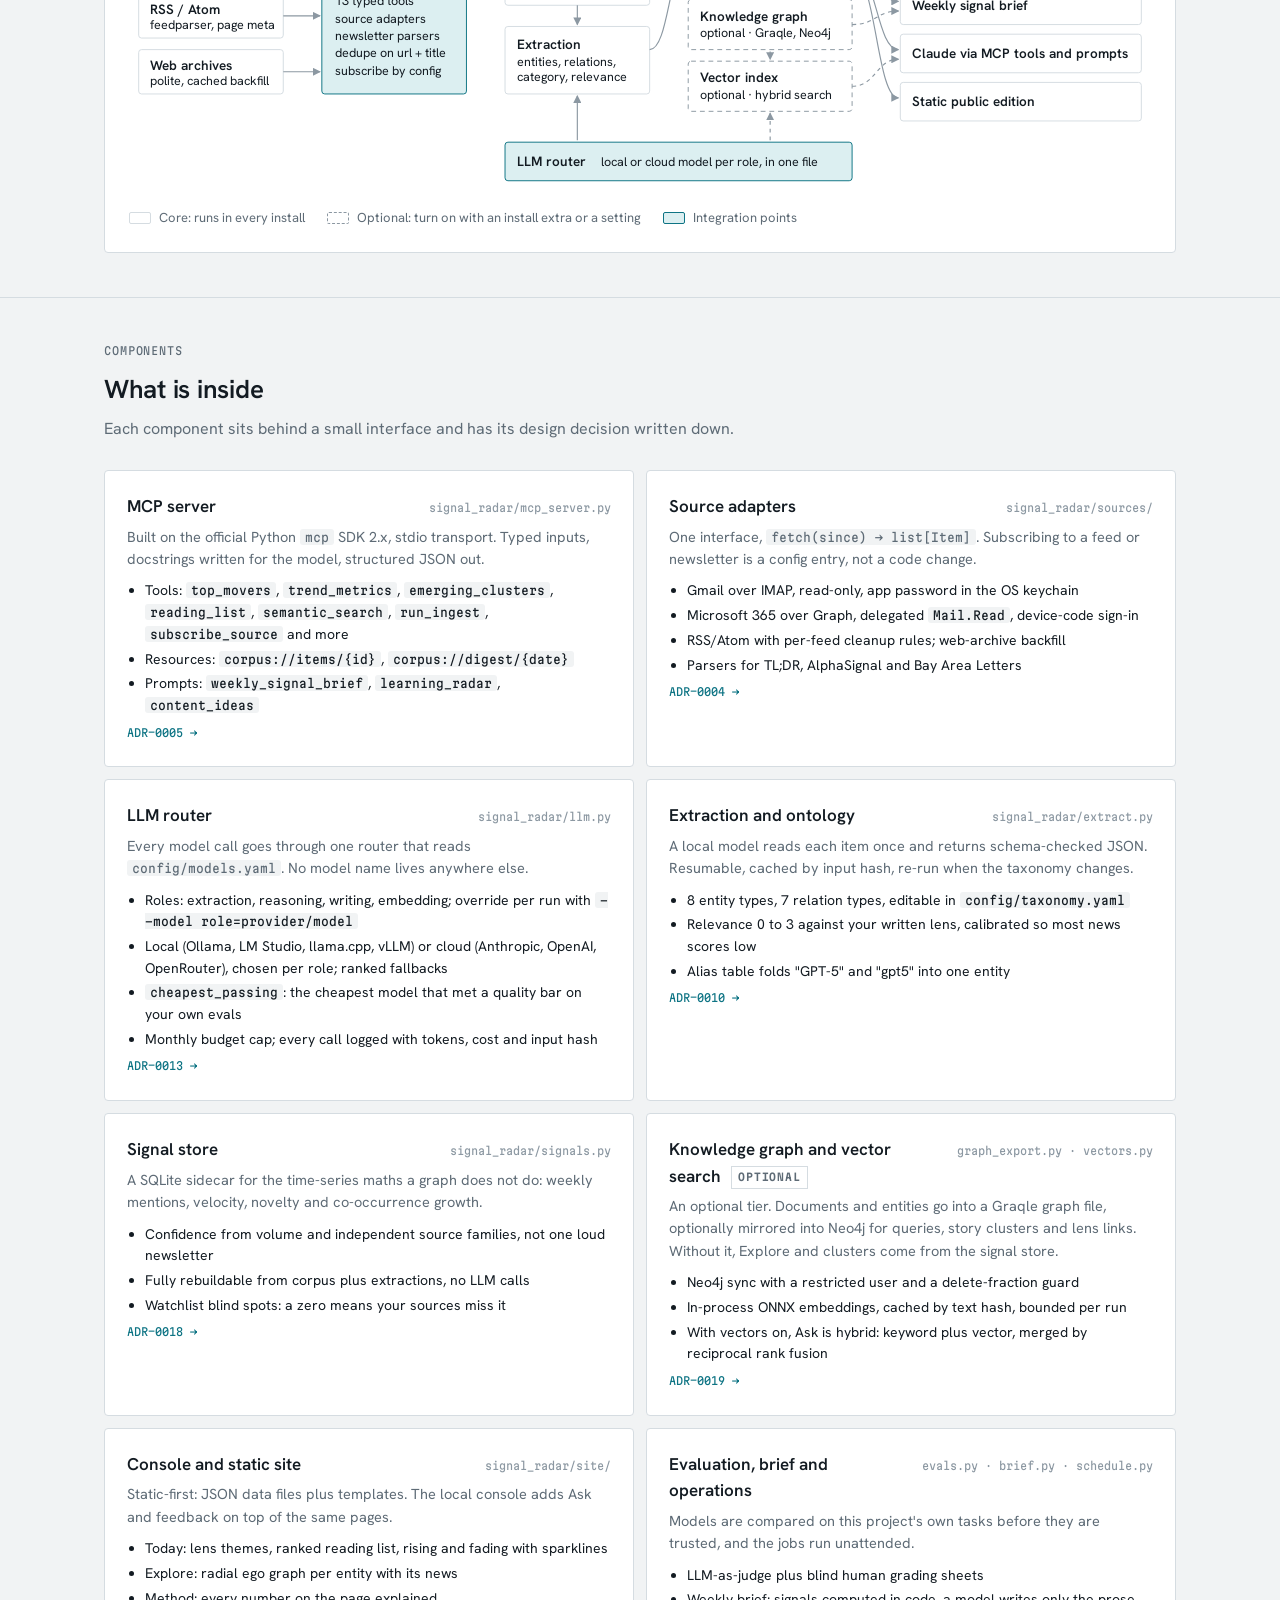
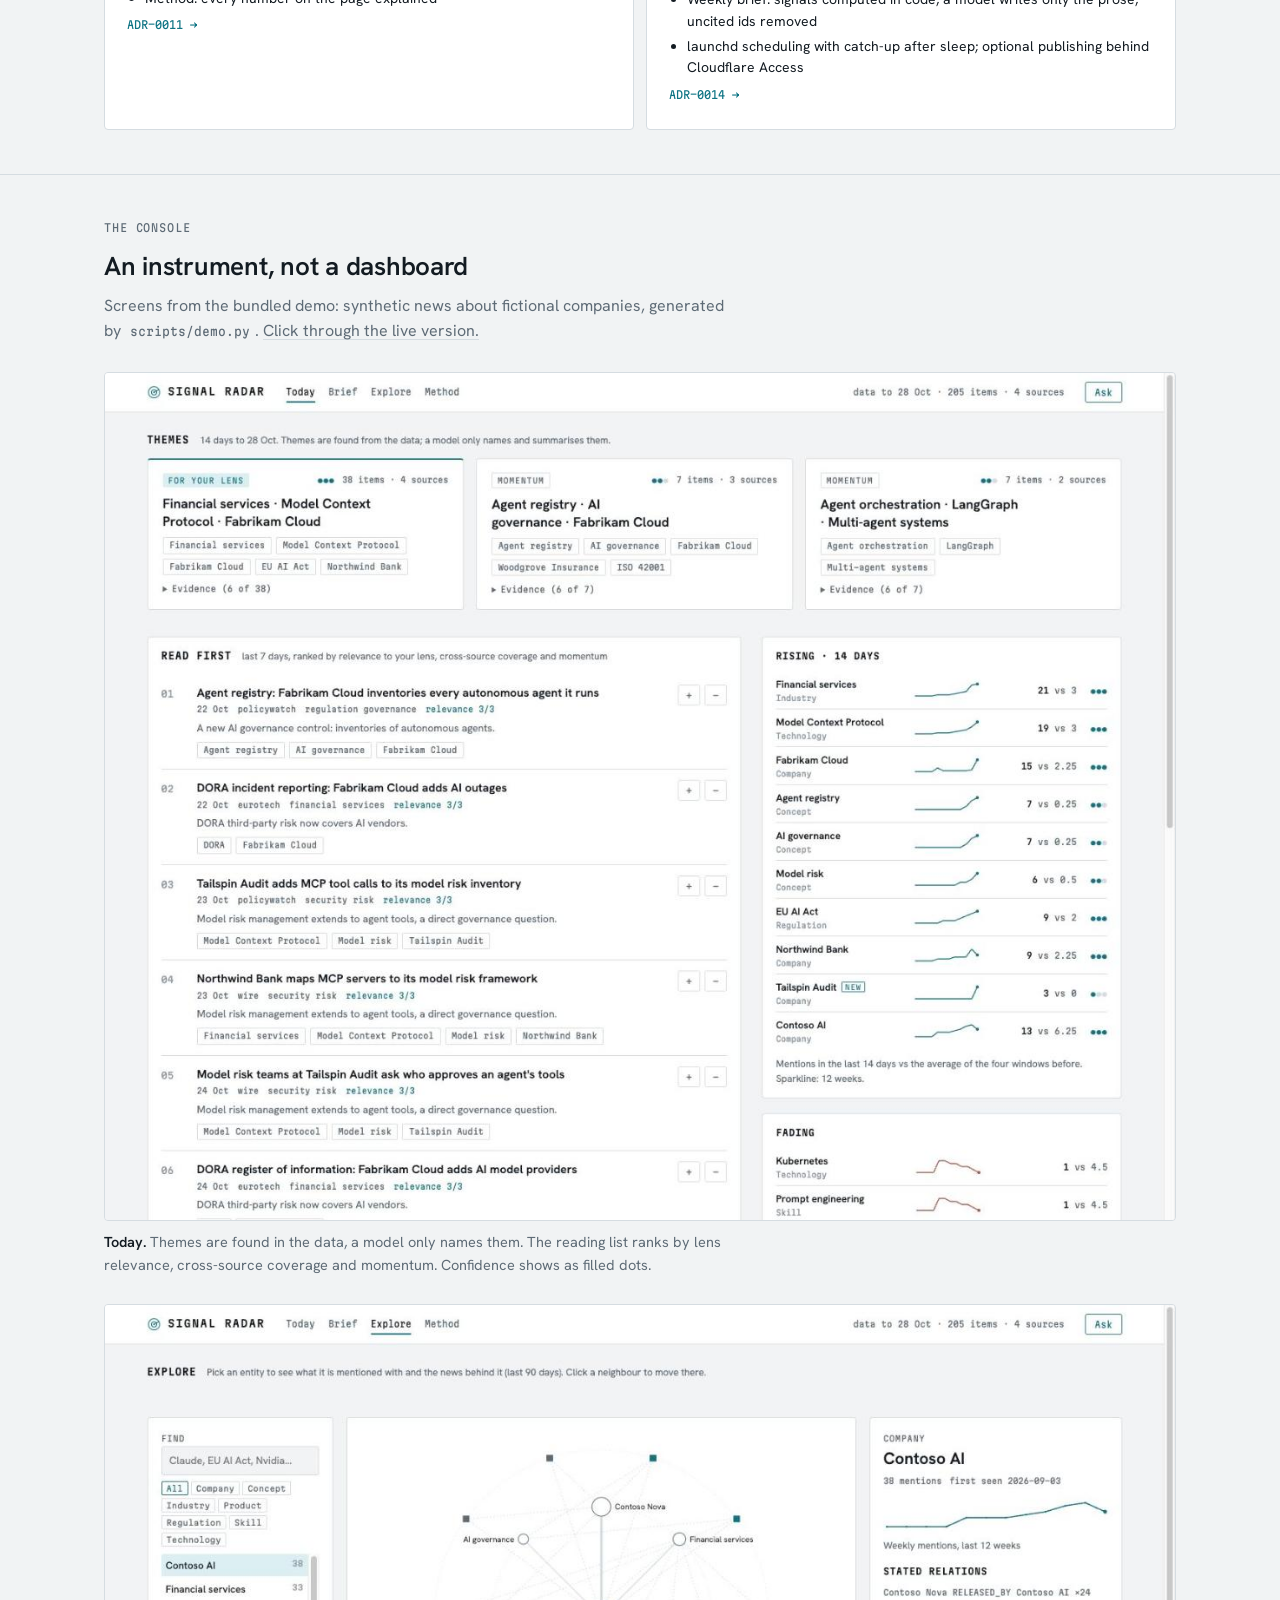
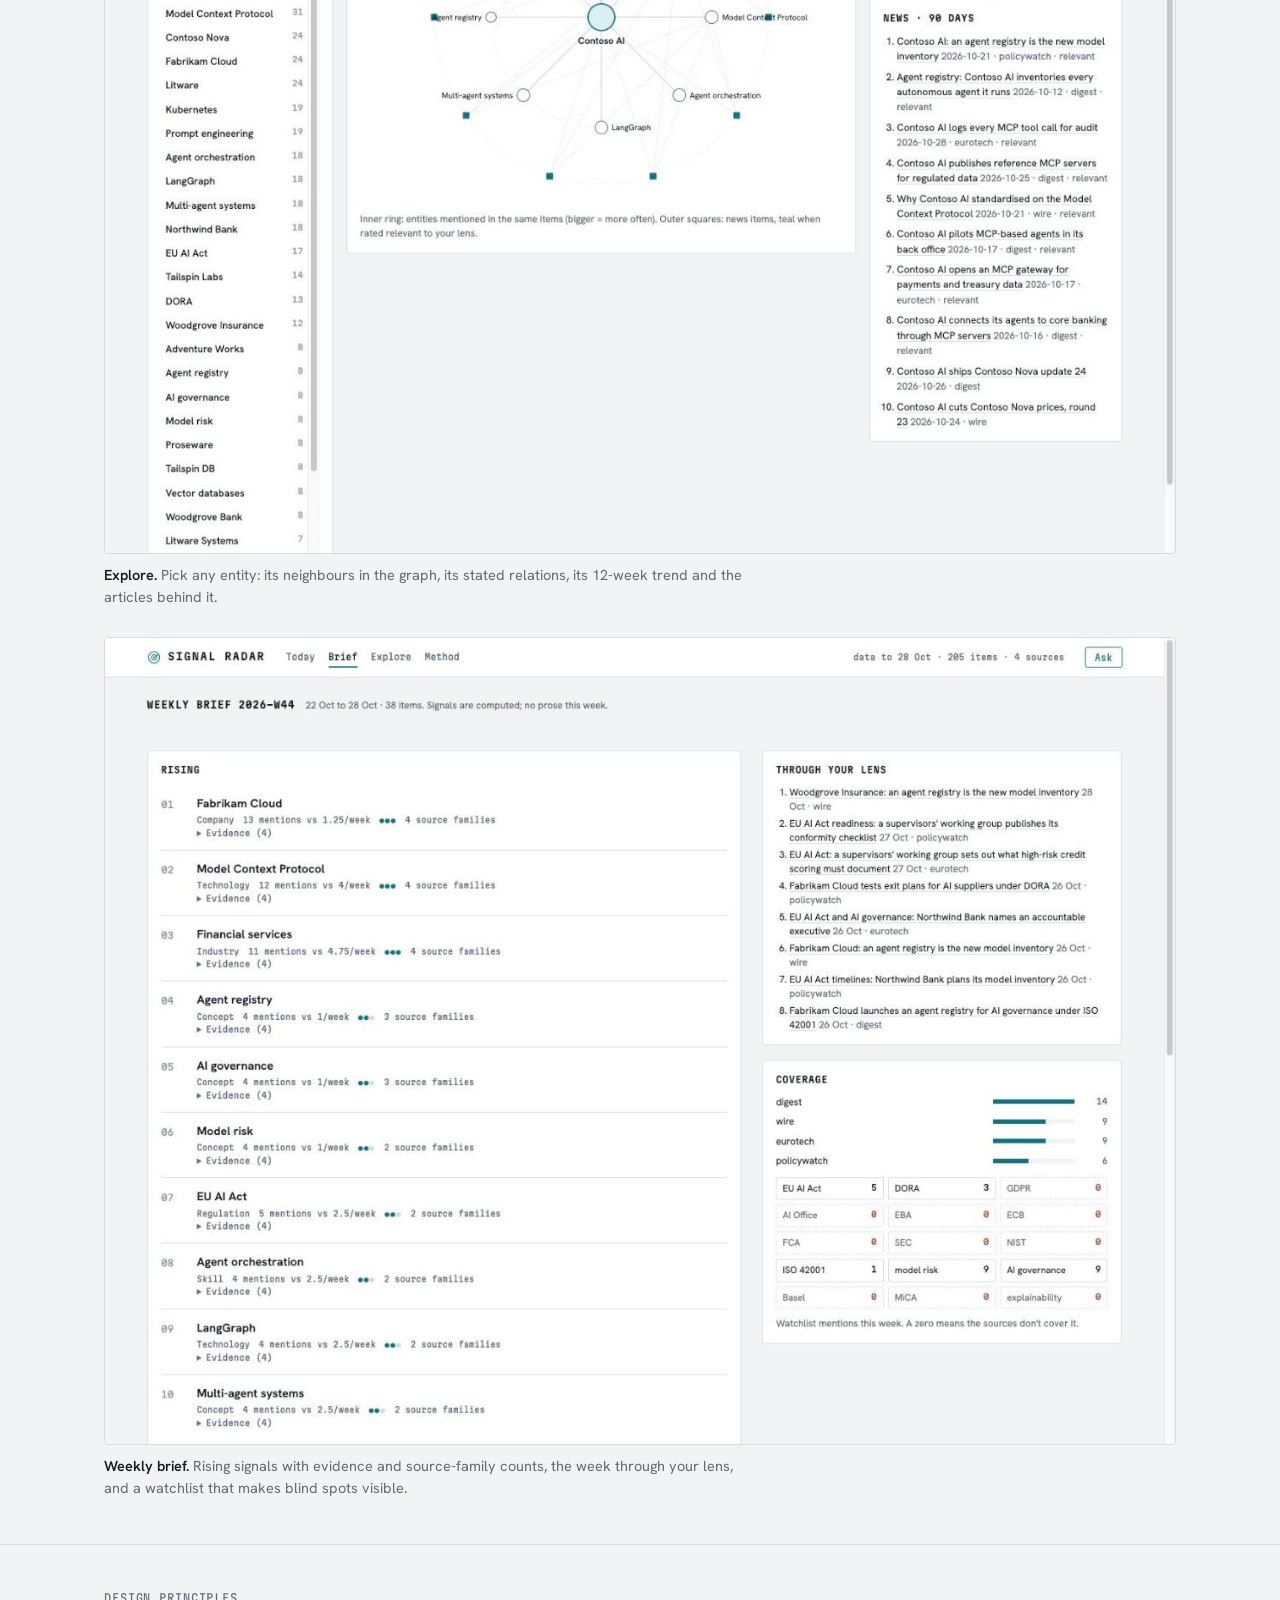
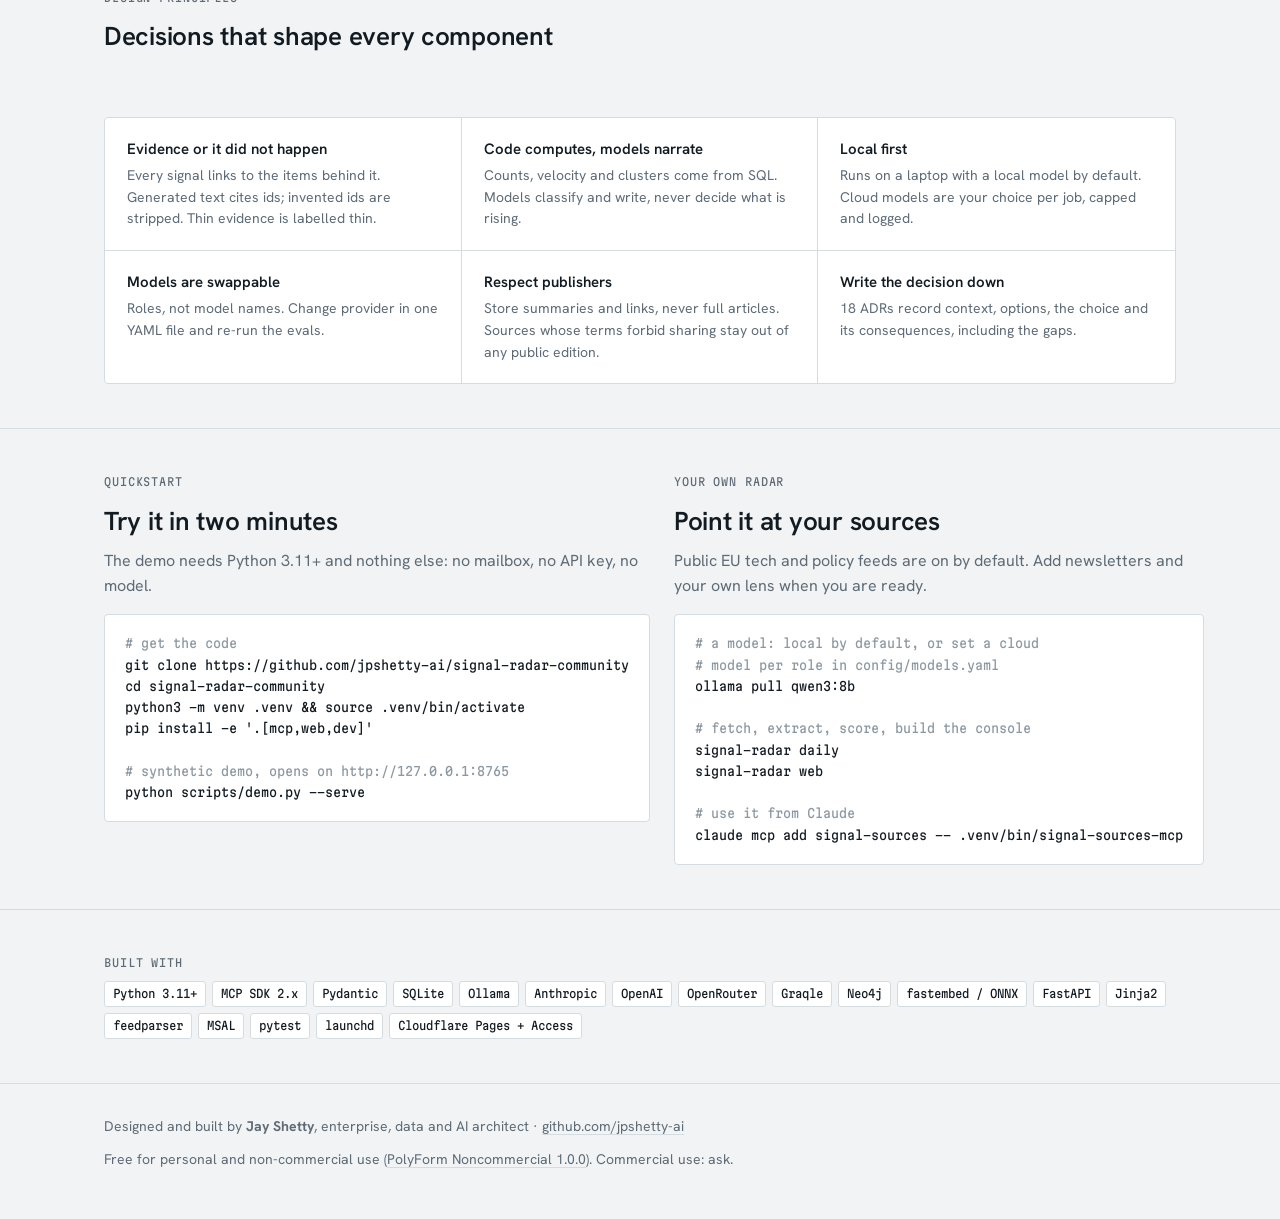
==== commit cb721e92: "Docs show core vs optional tiers; models are a local or cloud choice per role - README, project page" ====
--- a/docs/index.html
+++ b/docs/index.html
@@ -76,6 +76,12 @@
 .flow svg { display: block; width: 100%; min-width: 760px; height: auto; }
 .flow .box { fill: var(--panel); stroke: var(--rule); }
 .flow .box.key { stroke: var(--accent); fill: var(--accent-soft); }
+.flow .box.opt { stroke-dasharray: 5 4; stroke: var(--faint); }
+.legend { display: flex; flex-wrap: wrap; gap: 6px 22px; margin-top: 14px; font-size: 13px; color: var(--muted); }
+.legend span { display: inline-flex; align-items: center; gap: 8px; }
+.legend i { display: inline-block; width: 22px; height: 12px; border: 1px solid var(--rule); border-radius: 2px; background: var(--panel); }
+.legend i.o { border: 1px dashed var(--faint); }
+.legend i.k { border-color: var(--accent); background: var(--accent-soft); }
 .flow text { fill: var(--ink); font-family: var(--sans); font-size: 13px; }
 .flow text.t { font-family: var(--mono); font-size: 10.5px; letter-spacing: .08em; fill: var(--muted); }
 .flow text.n { font-weight: 600; font-size: 14px; }
@@ -154,8 +160,8 @@
   <div class="facts">
     <span><b>MCP</b> server with 13 typed tools</span>
     <span><b>18</b> architecture decision records</span>
-    <span><b>147</b> automated tests</span>
-    <span><b>4</b> LLM providers, one router</span>
+    <span><b>162</b> automated tests</span>
+    <span><b>Local or cloud</b> models, one router</span>
     <span><b>0</b> cloud services required</span>
   </div>
 </div>
@@ -180,13 +186,13 @@
   <div class="wrap">
     <p class="eyebrow">Architecture</p>
     <h2>One pipeline, every stage inspectable</h2>
-    <p class="sub">Each stage writes plain files or SQLite you can open, diff and rebuild. The graph and vectors are derived; the corpus is the source of truth.</p>
+    <p class="sub">Each stage writes plain files or SQLite you can open, diff and rebuild. The corpus is the source of truth; everything to its right is derived. A default install runs the solid parts; the dashed ones are optional tiers.</p>
     <div class="panel flow">
       <svg viewBox="0 0 1060 300" role="img" aria-label="Pipeline: sources, MCP server, corpus, extraction, signal store and knowledge graph, outputs">
         <defs><marker id="arr" viewBox="0 0 8 8" refX="7" refY="4" markerWidth="7" markerHeight="7" orient="auto"><path d="M0 0 L8 4 L0 8 z"/></marker></defs>
         <!-- sources -->
         <text class="t" x="10" y="22">SOURCES</text>
-        <rect class="box" x="10" y="34" width="150" height="46" rx="3"/><text class="n" x="22" y="55">Email newsletters</text><text x="22" y="71" fill="var(--muted)" font-size="11.5">IMAP · Microsoft Graph</text>
+        <rect class="box opt" x="10" y="34" width="150" height="46" rx="3"/><text class="n" x="22" y="55">Email newsletters</text><text x="22" y="71" font-size="11.5">optional · IMAP, Graph</text>
         <rect class="box" x="10" y="92" width="150" height="46" rx="3"/><text class="n" x="22" y="113">RSS / Atom</text><text x="22" y="129" font-size="11.5">feedparser, page meta</text>
         <rect class="box" x="10" y="150" width="150" height="46" rx="3"/><text class="n" x="22" y="171">Web archives</text><text x="22" y="187" font-size="11.5">polite, cached backfill</text>
         <!-- mcp -->
@@ -201,8 +207,8 @@
         <!-- analysis -->
         <text class="t" x="580" y="22">MODEL</text>
         <rect class="box" x="580" y="34" width="170" height="52" rx="3"/><text class="n" x="592" y="56">Signal store</text><text x="592" y="73" font-size="11.5">SQLite: velocity, novelty</text>
-        <rect class="box" x="580" y="98" width="170" height="52" rx="3"/><text class="n" x="592" y="120">Knowledge graph</text><text x="592" y="137" font-size="11.5">Graqle file · Neo4j copy</text>
-        <rect class="box" x="580" y="162" width="170" height="52" rx="3"/><text class="n" x="592" y="184">Vector index</text><text x="592" y="201" font-size="11.5">384-dim, hybrid search</text>
+        <rect class="box opt" x="580" y="98" width="170" height="52" rx="3"/><text class="n" x="592" y="120">Knowledge graph</text><text x="592" y="137" font-size="11.5">optional · Graqle, Neo4j</text>
+        <rect class="box opt" x="580" y="162" width="170" height="52" rx="3"/><text class="n" x="592" y="184">Vector index</text><text x="592" y="201" font-size="11.5">optional · hybrid search</text>
         <!-- outputs -->
         <text class="t" x="800" y="22">USE</text>
         <rect class="box" x="800" y="34" width="250" height="40" rx="3"/><text class="n" x="812" y="59">Console · Today, Explore, Ask</text>
@@ -210,15 +216,21 @@
         <rect class="box" x="800" y="134" width="250" height="40" rx="3"/><text class="n" x="812" y="159">Claude via MCP tools and prompts</text>
         <rect class="box" x="800" y="184" width="250" height="40" rx="3"/><text class="n" x="812" y="209">Static public edition</text>
         <!-- router -->
-        <rect class="box key" x="390" y="246" width="360" height="40" rx="3"/><text class="n" x="402" y="271">LLM router</text><text x="490" y="271" font-size="11.5">roles: extraction · reasoning · writing · embedding</text>
+        <rect class="box key" x="390" y="246" width="360" height="40" rx="3"/><text class="n" x="402" y="271">LLM router</text><text x="490" y="271" font-size="11.5">local or cloud model per role, in one file</text>
         <!-- lines -->
         <path class="ln" d="M160 57 H198"/><path class="ln" d="M160 115 H198"/><path class="ln" d="M160 173 H198"/>
         <path class="ln" d="M350 69 H388"/>
         <path class="ln" d="M465 104 V124"/>
-        <path class="ln" d="M540 150 C560 150 560 60 578 60"/><path class="ln" d="M540 160 C560 160 560 124 578 124"/><path class="ln" d="M540 170 C560 170 560 188 578 188"/>
-        <path class="ln" d="M750 60 C775 60 775 54 798 54"/><path class="ln" d="M750 66 C775 66 775 104 798 104"/><path class="ln" d="M750 124 C775 124 775 154 798 154"/><path class="ln" d="M750 188 C775 188 775 204 798 204"/>
-        <path class="ln dash" d="M465 244 V198"/><path class="ln dash" d="M665 244 V216"/>
+        <path class="ln" d="M540 150 C560 150 560 60 578 60"/><path class="ln dash" d="M665 88 V96"/><path class="ln dash" d="M665 152 V160"/>
+        <path class="ln" d="M750 52 C775 52 775 54 798 54"/><path class="ln" d="M750 58 C775 58 775 100 798 100"/><path class="ln" d="M750 64 C775 64 775 150 798 150"/><path class="ln" d="M750 70 C775 70 775 200 798 200"/>
+        <path class="ln dash" d="M750 124 C775 124 775 110 798 110"/><path class="ln dash" d="M750 188 C775 188 775 160 798 160"/>
+        <path class="ln" d="M465 244 V198"/><path class="ln dash" d="M665 244 V216"/>
       </svg>
+      <div class="legend">
+        <span><i></i>Core: runs in every install</span>
+        <span><i class="o"></i>Optional: turn on with an install extra or a setting</span>
+        <span><i class="k"></i>Integration points</span>
+      </div>
     </div>
   </div>
 </section>
@@ -250,7 +262,7 @@
         <div class="head"><h3>LLM router</h3><span class="path">signal_radar/llm.py</span></div>
         <p>Every model call goes through one router that reads <code>config/models.yaml</code>. No model name lives anywhere else.</p>
         <ul><li>Roles: extraction, reasoning, writing, embedding; override per run with <code>--model role=provider/model</code></li>
-          <li>Ollama, Anthropic, OpenAI, OpenRouter; ranked fallbacks ending in a local model</li>
+          <li>Local (Ollama, LM Studio, llama.cpp, vLLM) or cloud (Anthropic, OpenAI, OpenRouter), chosen per role; ranked fallbacks</li>
           <li><code>cheapest_passing</code>: the cheapest model that met a quality bar on your own evals</li>
           <li>Monthly budget cap; every call logged with tokens, cost and input hash</li></ul>
         <a class="adr" href="https://github.com/jpshetty-ai/signal-radar-community/blob/main/docs/adr/0013-model-selection.md">ADR-0013 →</a>
@@ -272,11 +284,11 @@
         <a class="adr" href="https://github.com/jpshetty-ai/signal-radar-community/blob/main/docs/adr/0018-graph-signals.md">ADR-0018 →</a>
       </div>
       <div class="panel comp">
-        <div class="head"><h3>Knowledge graph and vector search</h3><span class="path">graph_export.py · vectors.py</span></div>
-        <p>Documents and entities go into a Graqle graph file, optionally mirrored into Neo4j for queries, story clusters and lens links.</p>
+        <div class="head"><h3>Knowledge graph and vector search <span class="tag" style="margin:0 0 0 6px;vertical-align:middle">Optional</span></h3><span class="path">graph_export.py · vectors.py</span></div>
+        <p>An optional tier. Documents and entities go into a Graqle graph file, optionally mirrored into Neo4j for queries, story clusters and lens links. Without it, Explore and clusters come from the signal store.</p>
         <ul><li>Neo4j sync with a restricted user and a delete-fraction guard</li>
           <li>In-process ONNX embeddings, cached by text hash, bounded per run</li>
-          <li>Ask is hybrid: keyword plus vector, merged by reciprocal rank fusion</li></ul>
+          <li>With vectors on, Ask is hybrid: keyword plus vector, merged by reciprocal rank fusion</li></ul>
         <a class="adr" href="https://github.com/jpshetty-ai/signal-radar-community/blob/main/docs/adr/0019-vector-search.md">ADR-0019 →</a>
       </div>
       <div class="panel comp">
@@ -323,7 +335,7 @@
     <div class="panel princ">
       <div><h3>Evidence or it did not happen</h3><p>Every signal links to the items behind it. Generated text cites ids; invented ids are stripped. Thin evidence is labelled thin.</p></div>
       <div><h3>Code computes, models narrate</h3><p>Counts, velocity and clusters come from SQL. Models classify and write, never decide what is rising.</p></div>
-      <div><h3>Local first</h3><p>Runs on a laptop with Ollama and in-process embeddings. Cloud models are optional, capped and logged.</p></div>
+      <div><h3>Local first</h3><p>Runs on a laptop with a local model by default. Cloud models are your choice per job, capped and logged.</p></div>
       <div><h3>Models are swappable</h3><p>Roles, not model names. Change provider in one YAML file and re-run the evals.</p></div>
       <div><h3>Respect publishers</h3><p>Store summaries and links, never full articles. Sources whose terms forbid sharing stay out of any public edition.</p></div>
       <div><h3>Write the decision down</h3><p>18 ADRs record context, options, the choice and its consequences, including the gaps.</p></div>
@@ -350,7 +362,8 @@
       <p class="eyebrow">Your own radar</p>
       <h2>Point it at your sources</h2>
       <p class="sub" style="margin-bottom:16px">Public EU tech and policy feeds are on by default. Add newsletters and your own lens when you are ready.</p>
-<pre><span class="c"># local model for extraction</span>
+<pre><span class="c"># a model: local by default, or set a cloud</span>
+<span class="c"># model per role in config/models.yaml</span>
 ollama pull qwen3:8b
 
 <span class="c"># fetch, extract, score, build the console</span>
